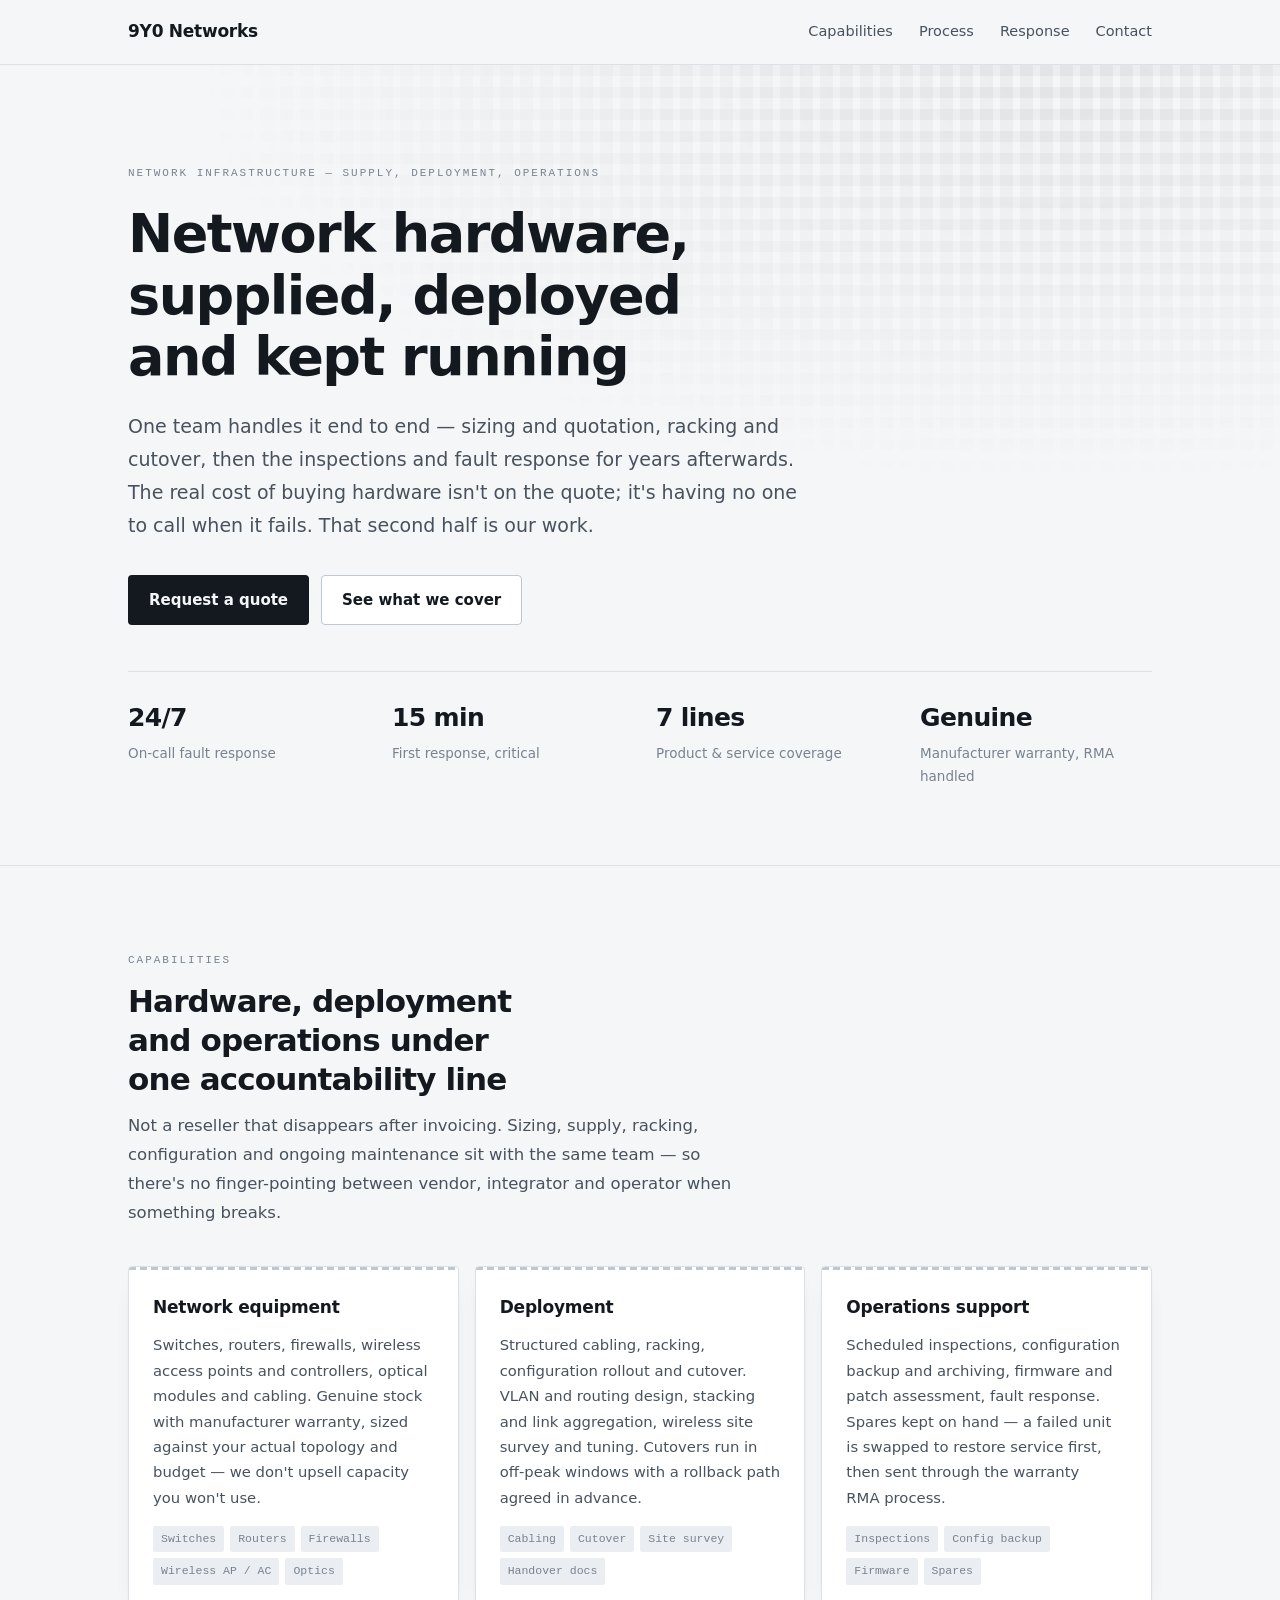
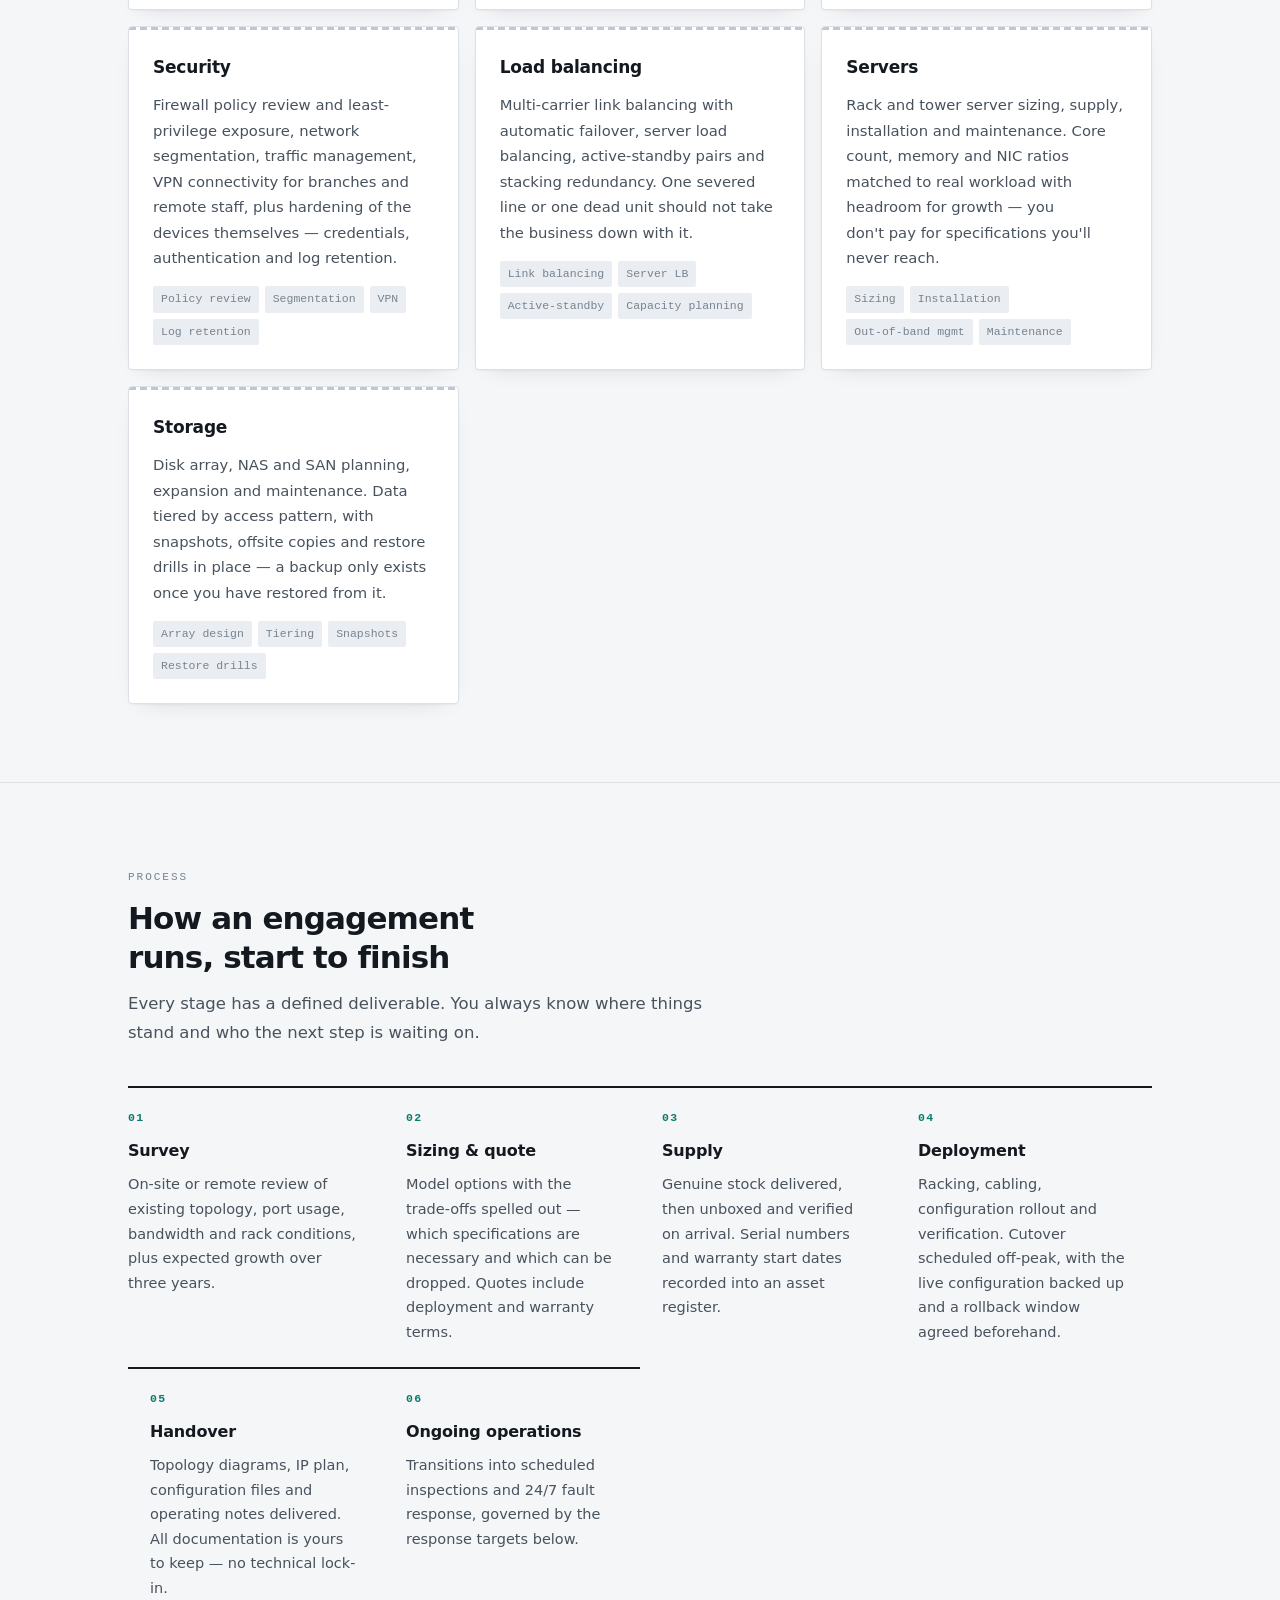
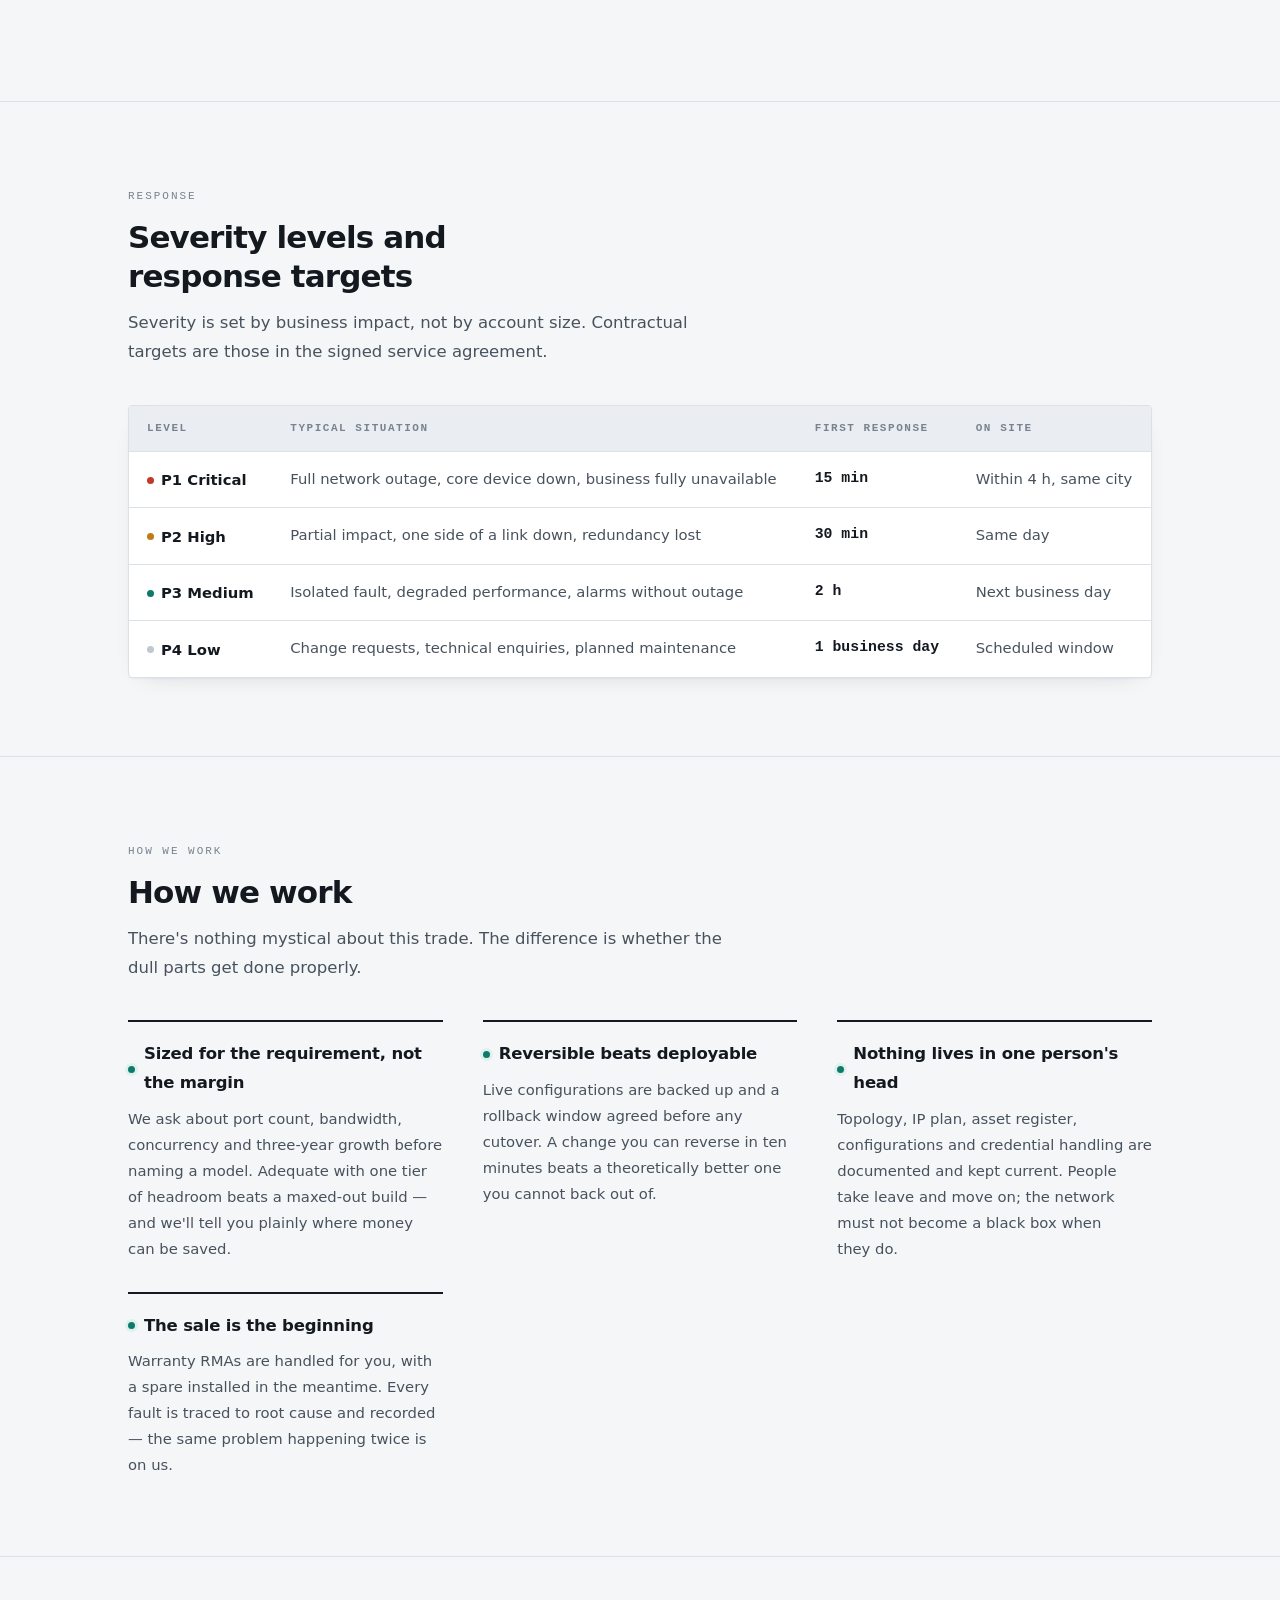
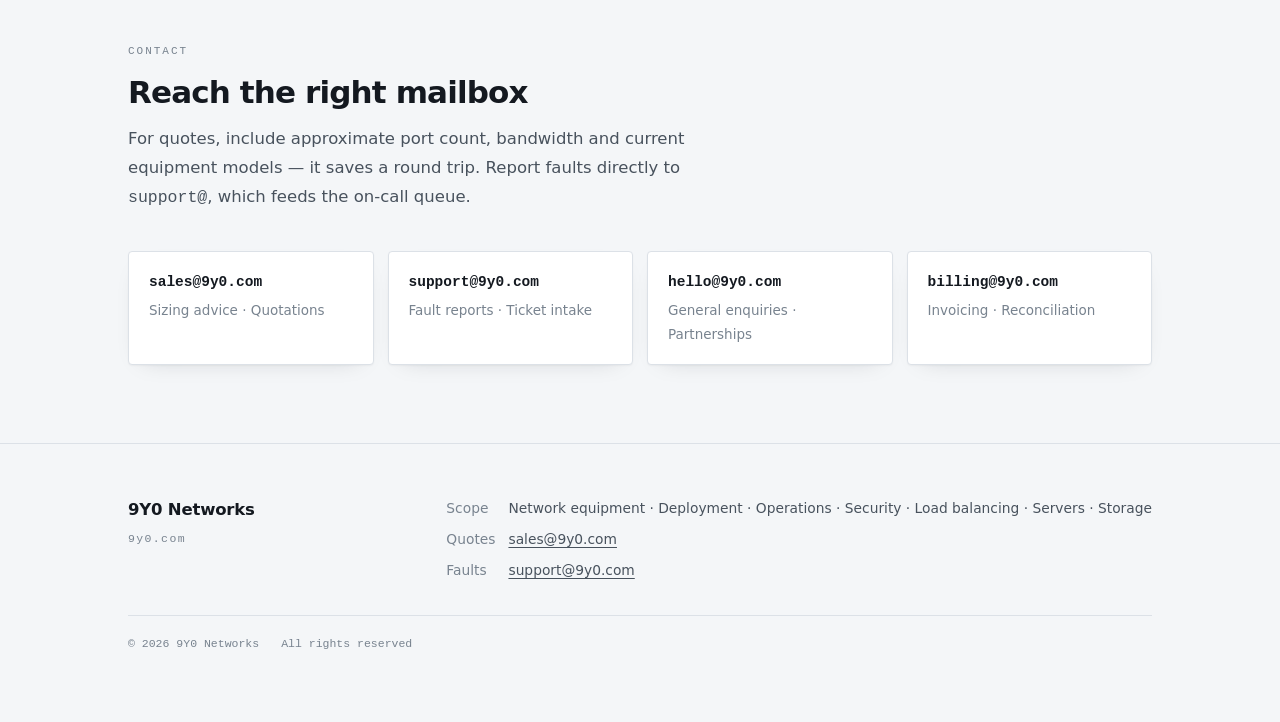
==== index.html @ b2ce8c63 "9Y0 Networks site" ====
<!DOCTYPE html>
<html lang="en">
<head>
<meta charset="utf-8">
<meta name="viewport" content="width=device-width, initial-scale=1">
<title>9Y0 Networks</title>
<meta name="description" content="9Y0 Networks — network equipment supply, deployment, operations support, security, load balancing, servers and storage.">
<meta name="theme-color" content="#f4f6f8" media="(prefers-color-scheme: light)">
<meta name="theme-color" content="#0e1216" media="(prefers-color-scheme: dark)">
<link rel="canonical" href="https://9y0.com/">
<link rel="alternate" hreflang="en" href="https://9y0.com/">
<link rel="alternate" hreflang="x-default" href="https://9y0.com/">
<meta property="og:type" content="website">
<meta property="og:site_name" content="9Y0 Networks">
<meta property="og:locale" content="en_US">
<meta property="og:title" content="9Y0 Networks">
<meta property="og:description" content="Network equipment · Deployment · Operations · Security · Load balancing · Servers · Storage">
<meta property="og:url" content="https://9y0.com/">
<link rel="icon" href="favicon.svg" type="image/svg+xml">
<link rel="stylesheet" href="assets/style.css">
</head>
<body>

<nav class="nav">
  <div class="wrap nav-in">
    <a class="brand" href="./">
      <span class="brand-mark">9Y0 Networks</span>
    </a>
    <div class="nav-links">
      <a href="#capabilities">Capabilities</a>
      <a href="#process">Process</a>
      <a href="#response">Response</a>
      <a href="#contact">Contact</a>
    </div>
  </div>
</nav>

<header class="hero">
  <div class="wrap">
    <span class="label">Network infrastructure &mdash; supply, deployment, operations</span>
    <h1>Network hardware, supplied, deployed and kept running</h1>
    <p class="standfirst">
      One team handles it end to end — sizing and quotation, racking and cutover,
      then the inspections and fault response for years afterwards. The real cost of
      buying hardware isn't on the quote; it's having no one to call when it fails.
      That second half is our work.
    </p>
    <div class="cta-row">
      <a class="btn btn-primary" href="mailto:sales@9y0.com">Request a quote</a>
      <a class="btn btn-ghost" href="#capabilities">See what we cover</a>
    </div>
    <div class="facts">
      <div><div class="fact-k">24/7</div><div class="fact-v">On-call fault response</div></div>
      <div><div class="fact-k">15 min</div><div class="fact-v">First response, critical</div></div>
      <div><div class="fact-k">7 lines</div><div class="fact-v">Product &amp; service coverage</div></div>
      <div><div class="fact-k">Genuine</div><div class="fact-v">Manufacturer warranty, RMA handled</div></div>
    </div>
  </div>
</header>

<main>

<section id="capabilities">
  <div class="wrap">
    <div class="sec-head">
      <span class="label">Capabilities</span>
      <h2>Hardware, deployment and operations under one accountability line</h2>
      <p>Not a reseller that disappears after invoicing. Sizing, supply, racking, configuration and ongoing maintenance sit with the same team — so there's no finger-pointing between vendor, integrator and operator when something breaks.</p>
    </div>
    <div class="grid-3">

      <article class="cap">
        <h3>Network equipment</h3>
        <p>Switches, routers, firewalls, wireless access points and controllers, optical modules and cabling. Genuine stock with manufacturer warranty, sized against your actual topology and budget — we don't upsell capacity you won't use.</p>
        <ul class="tags"><li>Switches</li><li>Routers</li><li>Firewalls</li><li>Wireless AP / AC</li><li>Optics</li></ul>
      </article>

      <article class="cap">
        <h3>Deployment</h3>
        <p>Structured cabling, racking, configuration rollout and cutover. VLAN and routing design, stacking and link aggregation, wireless site survey and tuning. Cutovers run in off-peak windows with a rollback path agreed in advance.</p>
        <ul class="tags"><li>Cabling</li><li>Cutover</li><li>Site survey</li><li>Handover docs</li></ul>
      </article>

      <article class="cap">
        <h3>Operations support</h3>
        <p>Scheduled inspections, configuration backup and archiving, firmware and patch assessment, fault response. Spares kept on hand — a failed unit is swapped to restore service first, then sent through the warranty RMA process.</p>
        <ul class="tags"><li>Inspections</li><li>Config backup</li><li>Firmware</li><li>Spares</li></ul>
      </article>

      <article class="cap">
        <h3>Security</h3>
        <p>Firewall policy review and least-privilege exposure, network segmentation, traffic management, VPN connectivity for branches and remote staff, plus hardening of the devices themselves — credentials, authentication and log retention.</p>
        <ul class="tags"><li>Policy review</li><li>Segmentation</li><li>VPN</li><li>Log retention</li></ul>
      </article>

      <article class="cap">
        <h3>Load balancing</h3>
        <p>Multi-carrier link balancing with automatic failover, server load balancing, active-standby pairs and stacking redundancy. One severed line or one dead unit should not take the business down with it.</p>
        <ul class="tags"><li>Link balancing</li><li>Server LB</li><li>Active-standby</li><li>Capacity planning</li></ul>
      </article>

      <article class="cap">
        <h3>Servers</h3>
        <p>Rack and tower server sizing, supply, installation and maintenance. Core count, memory and NIC ratios matched to real workload with headroom for growth — you don't pay for specifications you'll never reach.</p>
        <ul class="tags"><li>Sizing</li><li>Installation</li><li>Out-of-band mgmt</li><li>Maintenance</li></ul>
      </article>

      <article class="cap">
        <h3>Storage</h3>
        <p>Disk array, NAS and SAN planning, expansion and maintenance. Data tiered by access pattern, with snapshots, offsite copies and restore drills in place — a backup only exists once you have restored from it.</p>
        <ul class="tags"><li>Array design</li><li>Tiering</li><li>Snapshots</li><li>Restore drills</li></ul>
      </article>

    </div>
  </div>
</section>

<section id="process">
  <div class="wrap">
    <div class="sec-head">
      <span class="label">Process</span>
      <h2>How an engagement runs, start to finish</h2>
      <p>Every stage has a defined deliverable. You always know where things stand and who the next step is waiting on.</p>
    </div>
    <div class="steps">
      <div class="step">
        <span class="step-n">01</span>
        <h3>Survey</h3>
        <p>On-site or remote review of existing topology, port usage, bandwidth and rack conditions, plus expected growth over three years.</p>
      </div>
      <div class="step">
        <span class="step-n">02</span>
        <h3>Sizing &amp; quote</h3>
        <p>Model options with the trade-offs spelled out — which specifications are necessary and which can be dropped. Quotes include deployment and warranty terms.</p>
      </div>
      <div class="step">
        <span class="step-n">03</span>
        <h3>Supply</h3>
        <p>Genuine stock delivered, then unboxed and verified on arrival. Serial numbers and warranty start dates recorded into an asset register.</p>
      </div>
      <div class="step">
        <span class="step-n">04</span>
        <h3>Deployment</h3>
        <p>Racking, cabling, configuration rollout and verification. Cutover scheduled off-peak, with the live configuration backed up and a rollback window agreed beforehand.</p>
      </div>
      <div class="step">
        <span class="step-n">05</span>
        <h3>Handover</h3>
        <p>Topology diagrams, IP plan, configuration files and operating notes delivered. All documentation is yours to keep — no technical lock-in.</p>
      </div>
      <div class="step">
        <span class="step-n">06</span>
        <h3>Ongoing operations</h3>
        <p>Transitions into scheduled inspections and 24/7 fault response, governed by the response targets below.</p>
      </div>
    </div>
  </div>
</section>

<section id="response">
  <div class="wrap">
    <div class="sec-head">
      <span class="label">Response</span>
      <h2>Severity levels and response targets</h2>
      <p>Severity is set by business impact, not by account size. Contractual targets are those in the signed service agreement.</p>
    </div>
    <div class="table-scroll">
      <table>
        <thead>
          <tr><th>Level</th><th>Typical situation</th><th>First response</th><th>On site</th></tr>
        </thead>
        <tbody>
          <tr>
            <td><span class="sev sev-1">P1 Critical</span></td>
            <td>Full network outage, core device down, business fully unavailable</td>
            <td class="num">15 min</td>
            <td>Within 4 h, same city</td>
          </tr>
          <tr>
            <td><span class="sev sev-2">P2 High</span></td>
            <td>Partial impact, one side of a link down, redundancy lost</td>
            <td class="num">30 min</td>
            <td>Same day</td>
          </tr>
          <tr>
            <td><span class="sev sev-3">P3 Medium</span></td>
            <td>Isolated fault, degraded performance, alarms without outage</td>
            <td class="num">2 h</td>
            <td>Next business day</td>
          </tr>
          <tr>
            <td><span class="sev sev-4">P4 Low</span></td>
            <td>Change requests, technical enquiries, planned maintenance</td>
            <td class="num">1 business day</td>
            <td>Scheduled window</td>
          </tr>
        </tbody>
      </table>
    </div>
  </div>
</section>

<section id="principles">
  <div class="wrap">
    <div class="sec-head">
      <span class="label">How we work</span>
      <h2>How we work</h2>
      <p>There's nothing mystical about this trade. The difference is whether the dull parts get done properly.</p>
    </div>
    <div class="why">
      <div class="why-item">
        <h3>Sized for the requirement, not the margin</h3>
        <p>We ask about port count, bandwidth, concurrency and three-year growth before naming a model. Adequate with one tier of headroom beats a maxed-out build — and we'll tell you plainly where money can be saved.</p>
      </div>
      <div class="why-item">
        <h3>Reversible beats deployable</h3>
        <p>Live configurations are backed up and a rollback window agreed before any cutover. A change you can reverse in ten minutes beats a theoretically better one you cannot back out of.</p>
      </div>
      <div class="why-item">
        <h3>Nothing lives in one person's head</h3>
        <p>Topology, IP plan, asset register, configurations and credential handling are documented and kept current. People take leave and move on; the network must not become a black box when they do.</p>
      </div>
      <div class="why-item">
        <h3>The sale is the beginning</h3>
        <p>Warranty RMAs are handled for you, with a spare installed in the meantime. Every fault is traced to root cause and recorded — the same problem happening twice is on us.</p>
      </div>
    </div>
  </div>
</section>

<section id="contact">
  <div class="wrap">
    <div class="sec-head">
      <span class="label">Contact</span>
      <h2>Reach the right mailbox</h2>
      <p>For quotes, include approximate port count, bandwidth and current equipment models — it saves a round trip. Report faults directly to <code>support@</code>, which feeds the on-call queue.</p>
    </div>
    <div class="mails">
      <a class="mail" href="mailto:sales@9y0.com">
        <span class="mail-addr">sales@9y0.com</span>
        <span class="mail-use">Sizing advice · Quotations</span>
      </a>
      <a class="mail" href="mailto:support@9y0.com">
        <span class="mail-addr">support@9y0.com</span>
        <span class="mail-use">Fault reports · Ticket intake</span>
      </a>
      <a class="mail" href="mailto:hello@9y0.com">
        <span class="mail-addr">hello@9y0.com</span>
        <span class="mail-use">General enquiries · Partnerships</span>
      </a>
      <a class="mail" href="mailto:billing@9y0.com">
        <span class="mail-addr">billing@9y0.com</span>
        <span class="mail-use">Invoicing · Reconciliation</span>
      </a>
    </div>
  </div>
</section>

</main>

<footer>
  <div class="wrap">
    <div class="foot-top">
      <div>
        <div class="foot-name">9Y0 Networks</div>
        <div class="foot-en">9y0.com</div>
      </div>
      <div class="foot-facts">
        <div><span class="k">Scope</span>Network equipment · Deployment · Operations · Security · Load balancing · Servers · Storage</div>
        <div><span class="k">Quotes</span><a href="mailto:sales@9y0.com">sales@9y0.com</a></div>
        <div><span class="k">Faults</span><a href="mailto:support@9y0.com">support@9y0.com</a></div>
      </div>
    </div>
    <hr class="foot-rule">
    <div class="copy">
      <span>&copy; <span id="yr">2026</span> 9Y0 Networks</span>
      <span>All rights reserved</span>
    </div>
  </div>
</footer>

<script>document.getElementById('yr').textContent = new Date().getFullYear();</script>
</body>
</html>
---- assets/style.css ----
/* 9Y0 Networks — site styles
   Neutral grey-blue ground with a teal accent. */

:root {
  --ground:#f4f6f8;
  --surface:#ffffff;
  --surface-2:#eaeef2;
  --ink:#141920;
  --ink-2:#48525d;
  --ink-3:#78838f;
  --rule:#dce1e7;
  --rule-strong:#bfc7d0;
  --accent:#0d7a6a;
  --accent-soft:#e0f1ed;
  --accent-ink:#0a5f52;
  --shadow:0 1px 2px rgba(20,25,32,.04), 0 8px 24px -16px rgba(20,25,32,.22);
  --grid:rgba(20,25,32,.05);
}
@media (prefers-color-scheme: dark) {
  :root:not([data-theme="light"]) {
    --ground:#0e1216; --surface:#151a20; --surface-2:#1c232a;
    --ink:#e6ebf0; --ink-2:#a3aeba; --ink-3:#76818d;
    --rule:#272f38; --rule-strong:#39434e;
    --accent:#3fc6ad; --accent-soft:#0e2d29; --accent-ink:#5fd8c1;
    --shadow:0 1px 2px rgba(0,0,0,.4), 0 8px 24px -16px rgba(0,0,0,.8);
    --grid:rgba(230,235,240,.05);
  }
}
:root[data-theme="dark"] {
  --ground:#0e1216; --surface:#151a20; --surface-2:#1c232a;
  --ink:#e6ebf0; --ink-2:#a3aeba; --ink-3:#76818d;
  --rule:#272f38; --rule-strong:#39434e;
  --accent:#3fc6ad; --accent-soft:#0e2d29; --accent-ink:#5fd8c1;
  --shadow:0 1px 2px rgba(0,0,0,.4), 0 8px 24px -16px rgba(0,0,0,.8);
  --grid:rgba(230,235,240,.05);
}

*, *::before, *::after { box-sizing: border-box; }
html { -webkit-text-size-adjust: 100%; scroll-behavior: smooth; }
@media (prefers-reduced-motion: reduce) {
  html { scroll-behavior: auto; }
  *, *::before, *::after { animation-duration:.01ms !important; transition-duration:.01ms !important; }
}

body {
  margin: 0;
  background: var(--ground);
  color: var(--ink);
  font-family: "PingFang SC", "Hiragino Sans GB", "Microsoft YaHei", "Noto Sans SC",
               system-ui, -apple-system, "Segoe UI", Roboto, sans-serif;
  font-size: 16px; line-height: 1.75;
  -webkit-font-smoothing: antialiased; -moz-osx-font-smoothing: grayscale;
}
html[lang^="en"] body {
  font-family: system-ui, -apple-system, "Segoe UI", Roboto, Helvetica, Arial, sans-serif;
}
.mono, code {
  font-family: ui-monospace, "SFMono-Regular", "SF Mono", Menlo, Consolas,
               "Liberation Mono", monospace;
  font-variant-numeric: tabular-nums;
}
img, svg { max-width: 100%; }
a { color: inherit; text-underline-offset: 3px; }
:focus-visible { outline: 2px solid var(--accent); outline-offset: 3px; border-radius: 2px; }

.wrap { max-width: 1080px; margin: 0 auto; padding: 0 28px; }

.label {
  font-family: ui-monospace, Menlo, Consolas, monospace;
  font-size: 11px; font-weight: 500; letter-spacing: .18em;
  text-transform: uppercase; color: var(--ink-3);
}

/* ---------- nav ---------- */
.nav {
  position: sticky; top: 0; z-index: 30;
  background: color-mix(in srgb, var(--ground) 86%, transparent);
  backdrop-filter: saturate(160%) blur(12px);
  -webkit-backdrop-filter: saturate(160%) blur(12px);
  border-bottom: 1px solid var(--rule);
}
.nav-in { display: flex; align-items: center; gap: 30px; height: 64px; }
.brand { display: flex; align-items: center; text-decoration: none; }
.brand-mark { font-size: 17px; font-weight: 700; letter-spacing: -.015em; }
.nav-links { margin-left: auto; display: flex; align-items: center; gap: 26px; font-size: 14.5px; color: var(--ink-2); }
.nav-links a { text-decoration: none; }
.nav-links a:hover { color: var(--ink); }
.lang {
  font-family: ui-monospace, Menlo, Consolas, monospace;
  font-size: 12px; letter-spacing: .06em;
  padding: 5px 11px; border: 1px solid var(--rule-strong); border-radius: 3px;
  color: var(--ink-2); text-decoration: none; white-space: nowrap;
}
.lang:hover { border-color: var(--ink-3); color: var(--ink); }
@media (max-width: 760px) { .nav-links a:not(.lang) { display: none; } }

/* ---------- hero ---------- */
.hero { position: relative; overflow: hidden; padding: 92px 0 76px; border-bottom: 1px solid var(--rule); }
.hero::before {
  content: ""; position: absolute; inset: 0; pointer-events: none;
  background-image:
    linear-gradient(to right, var(--grid) 0 13px, transparent 13px 20px),
    linear-gradient(to bottom, var(--grid) 0 11px, transparent 11px 22px);
  background-size: 20px 22px;
  mask-image: radial-gradient(112% 82% at 84% 2%, #000 4%, transparent 64%);
  -webkit-mask-image: radial-gradient(112% 82% at 84% 2%, #000 4%, transparent 64%);
  opacity: .8;
}
.hero .wrap { position: relative; }
h1 {
  margin: 18px 0 0; font-size: clamp(32px, 5.4vw, 54px); font-weight: 700;
  letter-spacing: -.032em; line-height: 1.14; text-wrap: balance; max-width: 19ch;
}
html[lang^="en"] h1 { letter-spacing: -.028em; max-width: 17ch; }
.standfirst {
  margin: 22px 0 0; max-width: 56ch; font-size: clamp(16.5px, 2vw, 19px);
  color: var(--ink-2); text-wrap: pretty;
}
.cta-row { margin-top: 32px; display: flex; flex-wrap: wrap; gap: 12px; }
.btn {
  display: inline-flex; align-items: center; gap: 8px;
  padding: 11px 20px; border-radius: 4px; font-size: 15px; font-weight: 600;
  text-decoration: none; border: 1px solid transparent; transition: .15s ease;
}
.btn-primary { background: var(--ink); color: var(--ground); }
.btn-primary:hover { opacity: .88; }
.btn-ghost { border-color: var(--rule-strong); color: var(--ink); background: var(--surface); }
.btn-ghost:hover { border-color: var(--ink-3); }

.facts {
  margin-top: 46px; padding-top: 24px; border-top: 1px solid var(--rule);
  display: grid; grid-template-columns: repeat(auto-fit, minmax(150px, 1fr)); gap: 22px 32px;
}
.fact-k { font-size: clamp(20px, 2.6vw, 25px); font-weight: 700; letter-spacing: -.025em; font-variant-numeric: tabular-nums; }
.fact-v { font-size: 13.5px; color: var(--ink-3); margin-top: 2px; }

/* ---------- sections ---------- */
section { padding: 78px 0; border-bottom: 1px solid var(--rule); }
.sec-head { max-width: 60ch; margin-bottom: 38px; }
.sec-head h2 {
  margin: 10px 0 0; font-size: clamp(23px, 3.2vw, 31px); font-weight: 700;
  letter-spacing: -.028em; line-height: 1.26; text-wrap: balance;
}
.sec-head p { margin: 13px 0 0; color: var(--ink-2); font-size: 16.5px; text-wrap: pretty; }

/* ---------- capability cards ---------- */
.grid-3 { display: grid; grid-template-columns: repeat(auto-fit, minmax(272px, 1fr)); gap: 16px; }
.cap {
  position: relative; overflow: hidden;
  background: var(--surface); border: 1px solid var(--rule); border-radius: 4px;
  padding: 26px 24px 24px; box-shadow: var(--shadow);
  display: flex; flex-direction: column; gap: 10px;
  transition: border-color .16s ease;
}
.cap::before {
  content: ""; position: absolute; inset: 0 0 auto; height: 3px;
  background: repeating-linear-gradient(to right, var(--rule-strong) 0 7px, transparent 7px 11px);
  transition: background .18s ease;
}
.cap:hover { border-color: var(--rule-strong); }
.cap:hover::before { background: repeating-linear-gradient(to right, var(--accent) 0 7px, transparent 7px 11px); }
.cap h3 { margin: 0; font-size: 17px; font-weight: 650; letter-spacing: -.012em; }
.cap p { margin: 0; color: var(--ink-2); font-size: 14.8px; line-height: 1.72; text-wrap: pretty; }
.tags { margin: 6px 0 0; padding: 0; list-style: none; display: flex; flex-wrap: wrap; gap: 6px; }
.tags li {
  font-family: ui-monospace, Menlo, Consolas, monospace; font-size: 11.5px;
  color: var(--ink-3); background: var(--surface-2);
  border-radius: 2px; padding: 3px 8px;
}

/* ---------- process (a real sequence) ---------- */
.steps { display: grid; grid-template-columns: repeat(auto-fit, minmax(232px, 1fr)); gap: 0; }
.step { padding: 20px 22px 22px 0; border-top: 2px solid var(--ink); position: relative; }
.step + .step { padding-left: 22px; }
.step-n {
  font-family: ui-monospace, Menlo, Consolas, monospace; font-size: 11.5px;
  color: var(--accent); letter-spacing: .12em; font-weight: 600;
  display: block; margin-bottom: 9px;
}
.step h3 { margin: 0 0 7px; font-size: 16px; font-weight: 650; letter-spacing: -.01em; }
.step p { margin: 0; color: var(--ink-2); font-size: 14.5px; line-height: 1.7; }

/* ---------- table ---------- */
.table-scroll { overflow-x: auto; border: 1px solid var(--rule); border-radius: 4px; background: var(--surface); box-shadow: var(--shadow); }
table { width: 100%; border-collapse: collapse; font-size: 14.8px; min-width: 620px; }
thead th {
  text-align: left; padding: 13px 18px;
  font-family: ui-monospace, Menlo, Consolas, monospace;
  font-size: 11px; font-weight: 600; letter-spacing: .14em; text-transform: uppercase;
  color: var(--ink-3); background: var(--surface-2);
  border-bottom: 1px solid var(--rule);
  white-space: nowrap;
}
tbody td { padding: 14px 18px; border-bottom: 1px solid var(--rule); color: var(--ink-2); vertical-align: top; }
tbody tr:last-child td { border-bottom: 0; }
tbody td:first-child { color: var(--ink); font-weight: 600; white-space: nowrap; }
.num { font-family: ui-monospace, Menlo, Consolas, monospace; font-variant-numeric: tabular-nums; color: var(--ink); font-weight: 600; }
.sev { display: inline-flex; align-items: center; gap: 7px; }
.sev::before { content: ""; width: 7px; height: 7px; border-radius: 50%; background: var(--accent); flex: none; }
.sev-1::before { background: #c0392b; }
.sev-2::before { background: #c07a18; }
.sev-3::before { background: var(--accent); }
.sev-4::before { background: var(--rule-strong); }

/* ---------- principles ---------- */
.why { display: grid; grid-template-columns: repeat(auto-fit, minmax(258px, 1fr)); gap: 30px 40px; }
.why-item { border-top: 2px solid var(--ink); padding-top: 18px; }
.why-item h3 {
  margin: 0 0 8px; font-size: 16.5px; font-weight: 650; letter-spacing: -.012em;
  display: flex; align-items: center; gap: 9px;
}
.why-item h3::before {
  content: ""; width: 7px; height: 7px; border-radius: 50%; flex: none;
  background: var(--accent); box-shadow: 0 0 0 3px var(--accent-soft);
}
.why-item p { margin: 0; color: var(--ink-2); font-size: 14.8px; text-wrap: pretty; }

/* ---------- contact ---------- */
.mails { display: grid; grid-template-columns: repeat(auto-fit, minmax(238px, 1fr)); gap: 14px; }
.mail {
  display: flex; flex-direction: column; gap: 4px; text-decoration: none;
  background: var(--surface); border: 1px solid var(--rule); border-radius: 4px;
  padding: 18px 20px; box-shadow: var(--shadow); transition: .15s ease;
}
.mail:hover { border-color: var(--accent); }
.mail-addr {
  font-family: ui-monospace, Menlo, Consolas, monospace;
  font-size: 14.5px; font-weight: 600; color: var(--ink); overflow-wrap: anywhere;
}
.mail-use { font-size: 13.5px; color: var(--ink-3); }

/* ---------- footer ---------- */
footer { padding: 52px 0 68px; }
.foot-top { display: flex; flex-wrap: wrap; gap: 30px 56px; align-items: flex-start; }
.foot-name { font-weight: 700; font-size: 16.5px; letter-spacing: -.012em; }
.foot-en {
  font-family: ui-monospace, Menlo, Consolas, monospace;
  font-size: 11.5px; color: var(--ink-3); margin-top: 4px; letter-spacing: .12em;
}
.foot-facts { margin-left: auto; display: grid; gap: 7px; font-size: 13.8px; color: var(--ink-2); }
.foot-facts .k { color: var(--ink-3); display: inline-block; min-width: 4.5em; }
.foot-rule { margin: 32px 0 18px; border: 0; border-top: 1px solid var(--rule); }
.copy {
  font-family: ui-monospace, Menlo, Consolas, monospace;
  font-size: 11.5px; color: var(--ink-3);
  display: flex; flex-wrap: wrap; gap: 6px 22px;
}
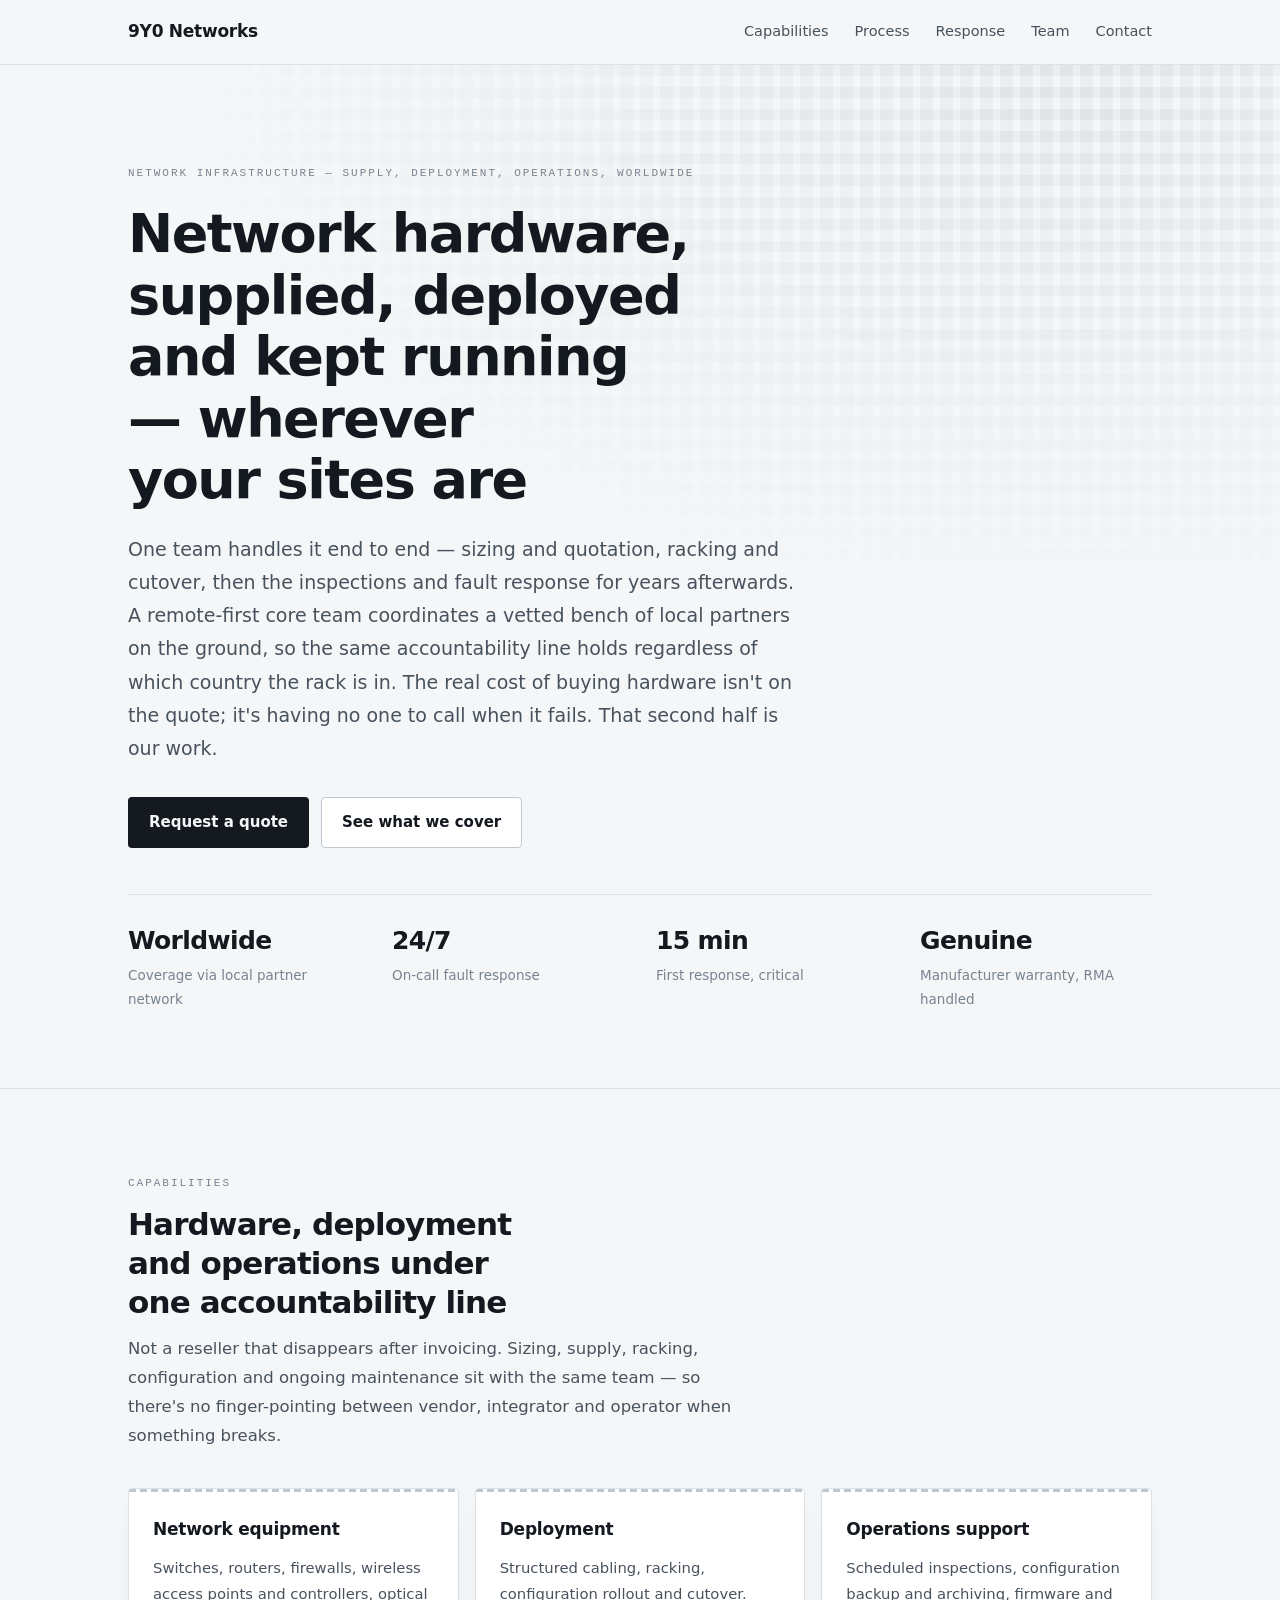
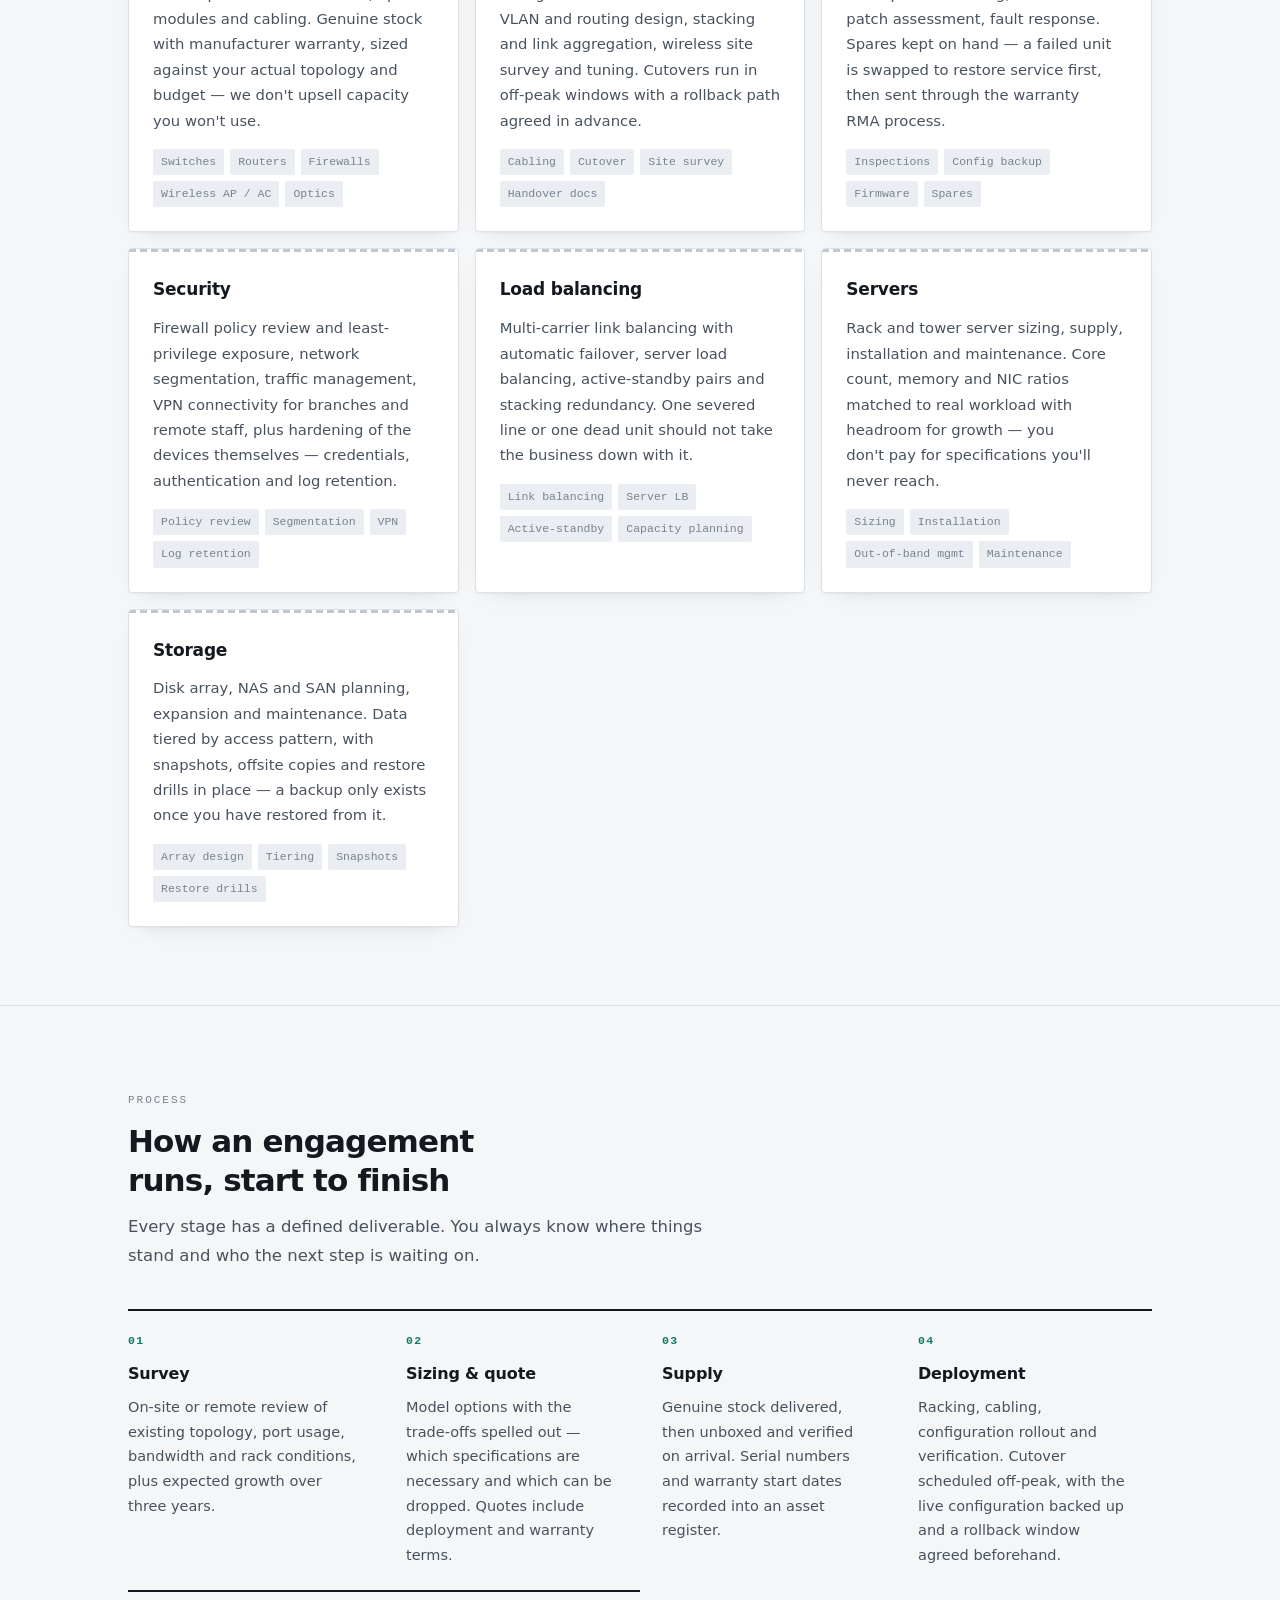
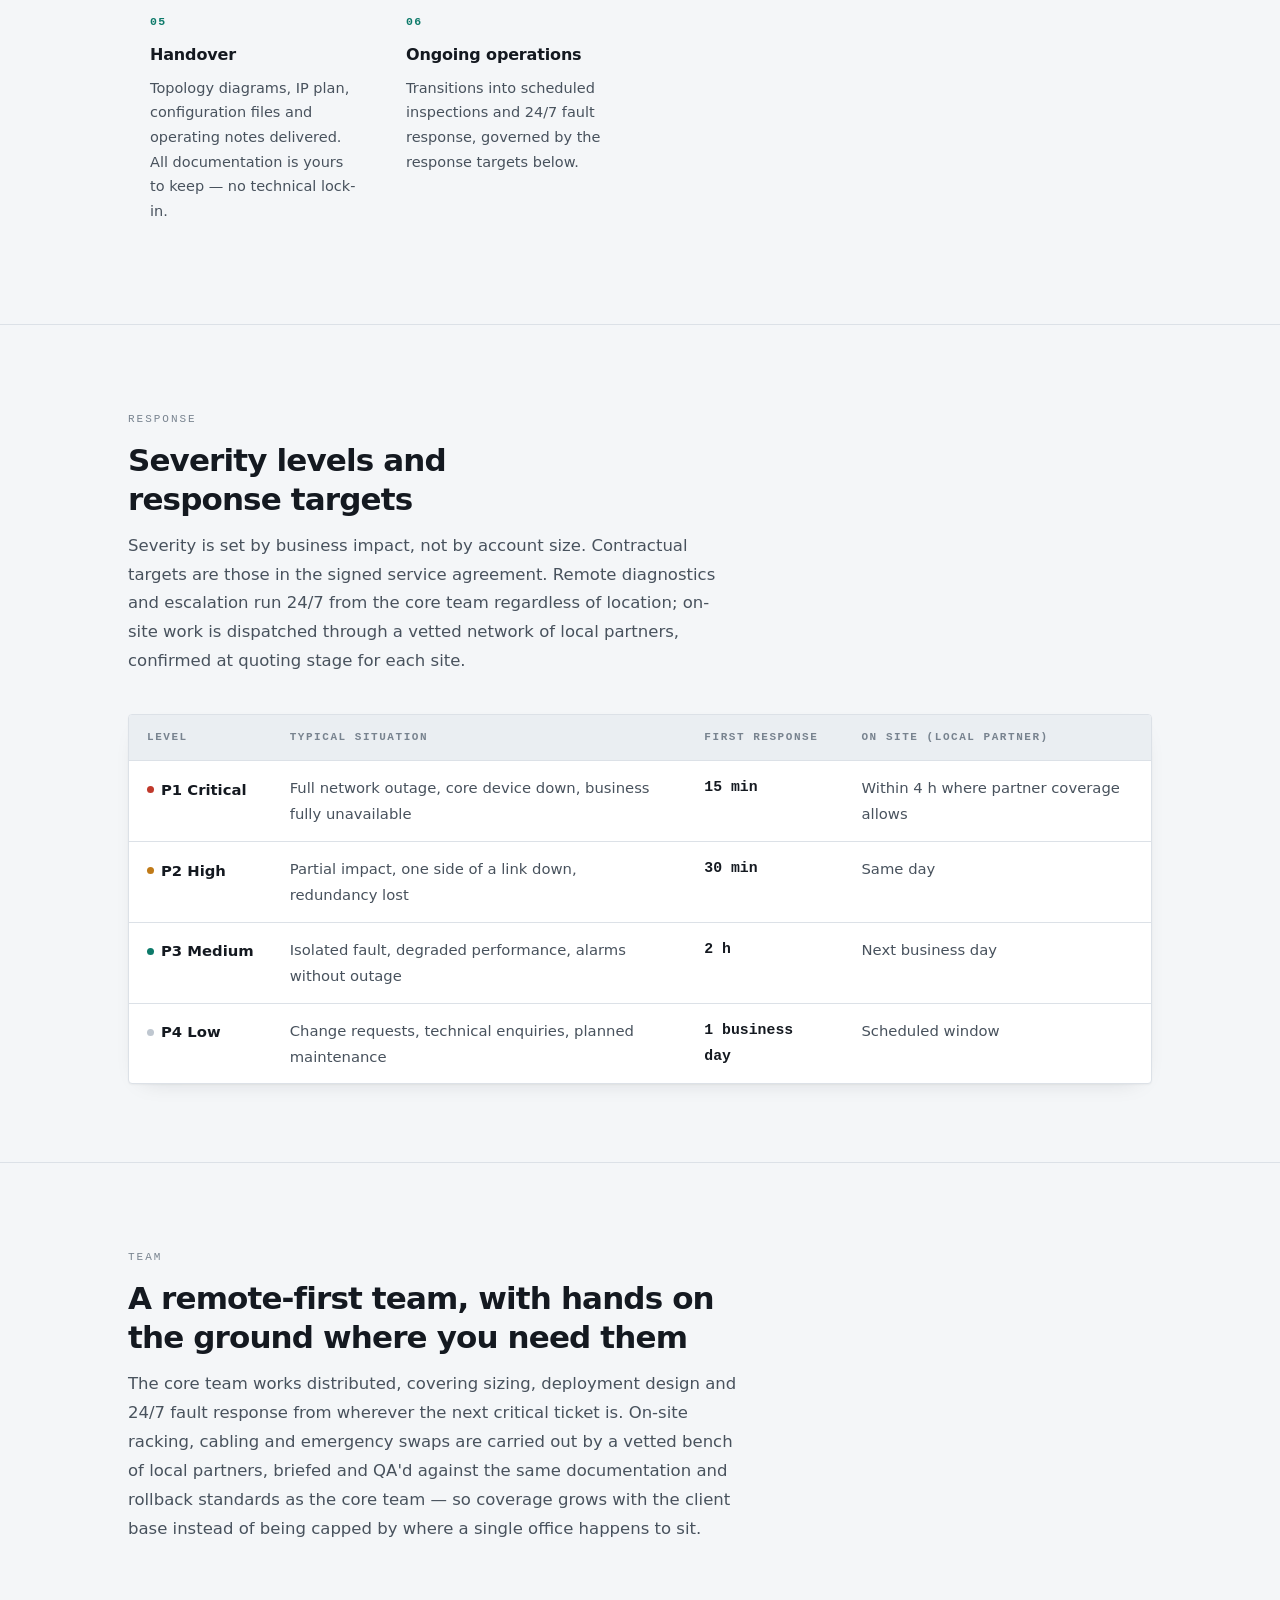
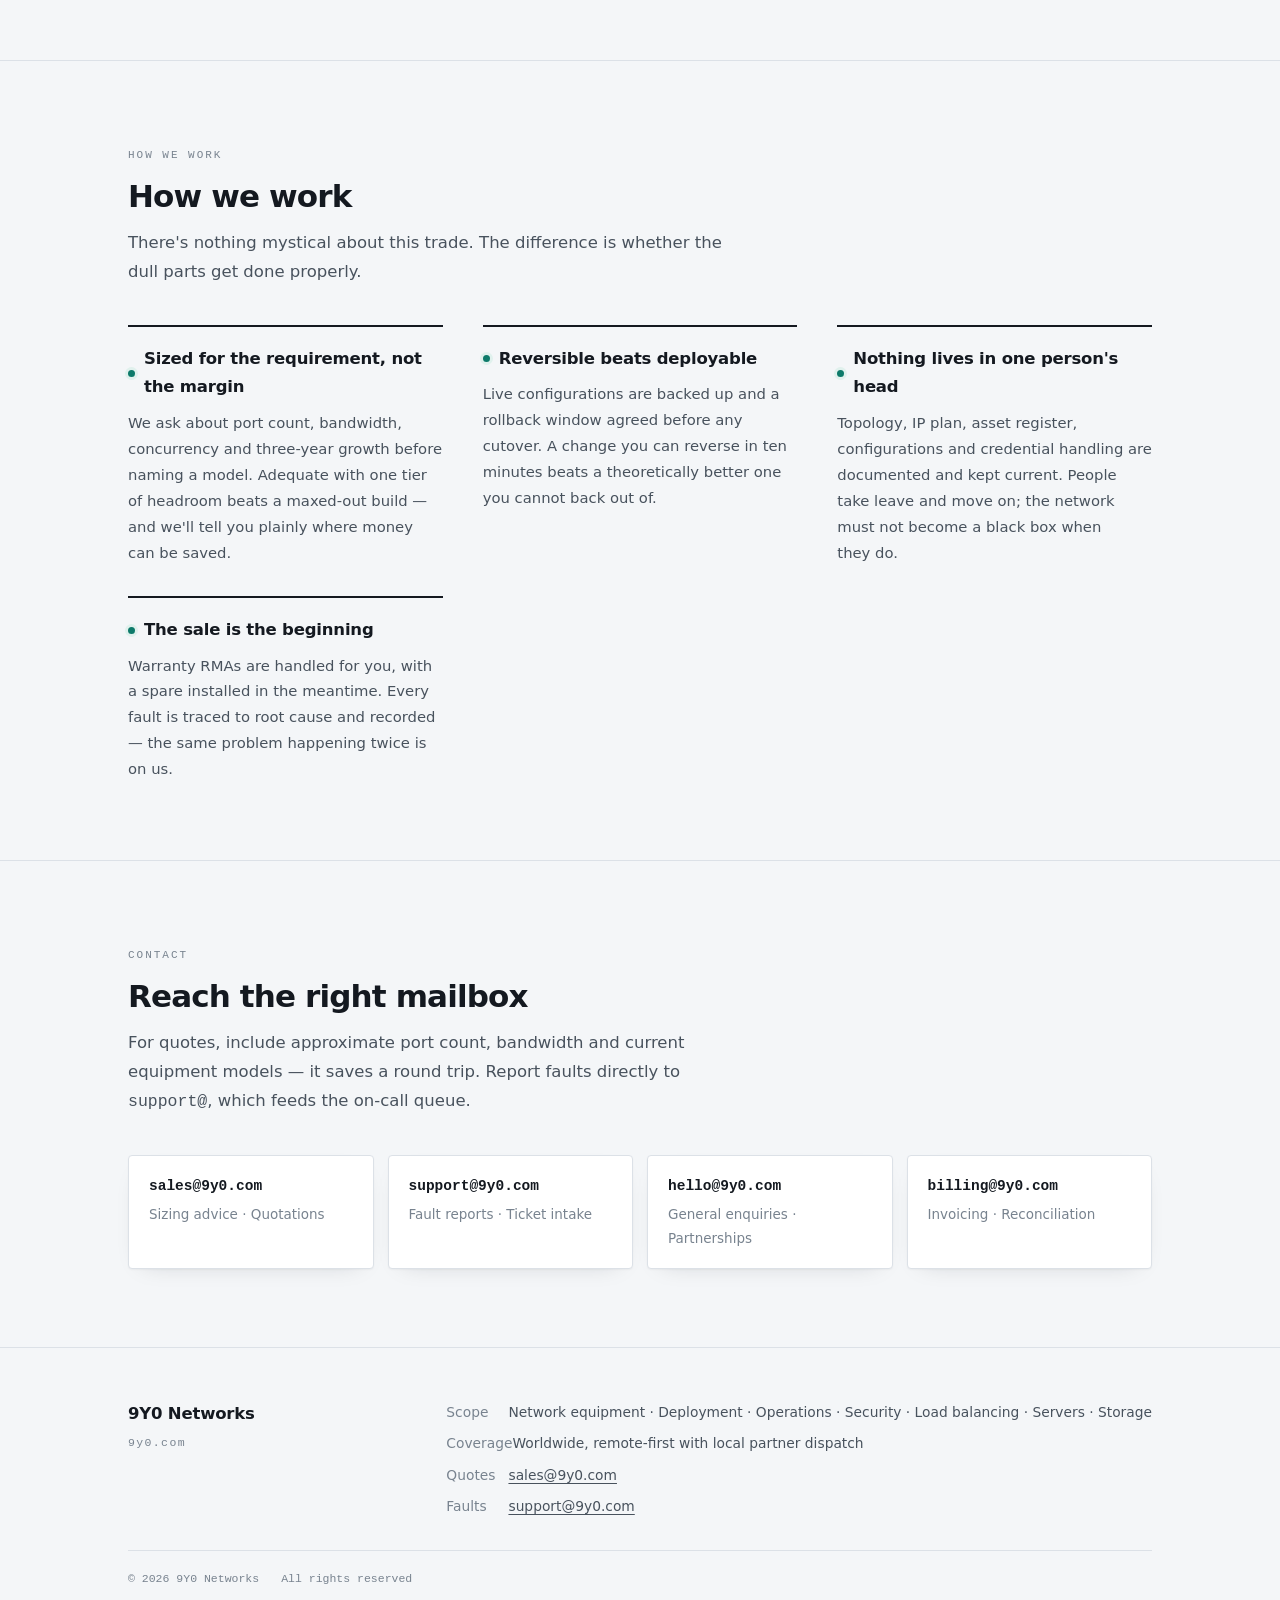
==== commit 4986509f: "Position as worldwide remote-first service, add team section, Google site verification - Rework hero" ====
--- a/index.html
+++ b/index.html
@@ -4,7 +4,7 @@
 <meta charset="utf-8">
 <meta name="viewport" content="width=device-width, initial-scale=1">
 <title>9Y0 Networks</title>
-<meta name="description" content="9Y0 Networks — network equipment supply, deployment, operations support, security, load balancing, servers and storage.">
+<meta name="description" content="9Y0 Networks — network equipment supply, deployment and operations support for clients worldwide, delivered by a remote-first team with vetted local partners on the ground.">
 <meta name="theme-color" content="#f4f6f8" media="(prefers-color-scheme: light)">
 <meta name="theme-color" content="#0e1216" media="(prefers-color-scheme: dark)">
 <link rel="canonical" href="https://9y0.com/">
@@ -14,10 +14,22 @@
 <meta property="og:site_name" content="9Y0 Networks">
 <meta property="og:locale" content="en_US">
 <meta property="og:title" content="9Y0 Networks">
-<meta property="og:description" content="Network equipment · Deployment · Operations · Security · Load balancing · Servers · Storage">
+<meta property="og:description" content="Network equipment · Deployment · Operations · Security · Load balancing · Servers · Storage — worldwide, remote-first">
 <meta property="og:url" content="https://9y0.com/">
 <link rel="icon" href="favicon.svg" type="image/svg+xml">
 <link rel="stylesheet" href="assets/style.css">
+<script type="application/ld+json">
+{
+  "@context": "https://schema.org",
+  "@type": "Organization",
+  "name": "9Y0 Networks",
+  "url": "https://9y0.com/",
+  "logo": "https://9y0.com/favicon.svg",
+  "email": "hello@9y0.com",
+  "description": "Network equipment supply, deployment and operations support for clients worldwide, delivered by a remote-first team with vetted local partners on the ground.",
+  "areaServed": "Worldwide"
+}
+</script>
 </head>
 <body>
 
@@ -30,6 +42,7 @@
       <a href="#capabilities">Capabilities</a>
       <a href="#process">Process</a>
       <a href="#response">Response</a>
+      <a href="#team">Team</a>
       <a href="#contact">Contact</a>
     </div>
   </div>
@@ -37,22 +50,24 @@
 
 <header class="hero">
   <div class="wrap">
-    <span class="label">Network infrastructure &mdash; supply, deployment, operations</span>
-    <h1>Network hardware, supplied, deployed and kept running</h1>
+    <span class="label">Network infrastructure &mdash; supply, deployment, operations, worldwide</span>
+    <h1>Network hardware, supplied, deployed and kept running — wherever your sites are</h1>
     <p class="standfirst">
       One team handles it end to end — sizing and quotation, racking and cutover,
-      then the inspections and fault response for years afterwards. The real cost of
-      buying hardware isn't on the quote; it's having no one to call when it fails.
-      That second half is our work.
+      then the inspections and fault response for years afterwards. A remote-first
+      core team coordinates a vetted bench of local partners on the ground, so the
+      same accountability line holds regardless of which country the rack is in.
+      The real cost of buying hardware isn't on the quote; it's having no one to
+      call when it fails. That second half is our work.
     </p>
     <div class="cta-row">
       <a class="btn btn-primary" href="mailto:sales@9y0.com">Request a quote</a>
       <a class="btn btn-ghost" href="#capabilities">See what we cover</a>
     </div>
     <div class="facts">
+      <div><div class="fact-k">Worldwide</div><div class="fact-v">Coverage via local partner network</div></div>
       <div><div class="fact-k">24/7</div><div class="fact-v">On-call fault response</div></div>
       <div><div class="fact-k">15 min</div><div class="fact-v">First response, critical</div></div>
-      <div><div class="fact-k">7 lines</div><div class="fact-v">Product &amp; service coverage</div></div>
       <div><div class="fact-k">Genuine</div><div class="fact-v">Manufacturer warranty, RMA handled</div></div>
     </div>
   </div>
@@ -162,19 +177,19 @@
     <div class="sec-head">
       <span class="label">Response</span>
       <h2>Severity levels and response targets</h2>
-      <p>Severity is set by business impact, not by account size. Contractual targets are those in the signed service agreement.</p>
+      <p>Severity is set by business impact, not by account size. Contractual targets are those in the signed service agreement. Remote diagnostics and escalation run 24/7 from the core team regardless of location; on-site work is dispatched through a vetted network of local partners, confirmed at quoting stage for each site.</p>
     </div>
     <div class="table-scroll">
       <table>
         <thead>
-          <tr><th>Level</th><th>Typical situation</th><th>First response</th><th>On site</th></tr>
+          <tr><th>Level</th><th>Typical situation</th><th>First response</th><th>On site (local partner)</th></tr>
         </thead>
         <tbody>
           <tr>
             <td><span class="sev sev-1">P1 Critical</span></td>
             <td>Full network outage, core device down, business fully unavailable</td>
             <td class="num">15 min</td>
-            <td>Within 4 h, same city</td>
+            <td>Within 4 h where partner coverage allows</td>
           </tr>
           <tr>
             <td><span class="sev sev-2">P2 High</span></td>
@@ -200,6 +215,16 @@
   </div>
 </section>
 
+<section id="team">
+  <div class="wrap">
+    <div class="sec-head">
+      <span class="label">Team</span>
+      <h2>A remote-first team, with hands on the ground where you need them</h2>
+      <p>The core team works distributed, covering sizing, deployment design and 24/7 fault response from wherever the next critical ticket is. On-site racking, cabling and emergency swaps are carried out by a vetted bench of local partners, briefed and QA'd against the same documentation and rollback standards as the core team — so coverage grows with the client base instead of being capped by where a single office happens to sit.</p>
+    </div>
+  </div>
+</section>
+
 <section id="principles">
   <div class="wrap">
     <div class="sec-head">
@@ -267,6 +292,7 @@
       </div>
       <div class="foot-facts">
         <div><span class="k">Scope</span>Network equipment · Deployment · Operations · Security · Load balancing · Servers · Storage</div>
+        <div><span class="k">Coverage</span>Worldwide, remote-first with local partner dispatch</div>
         <div><span class="k">Quotes</span><a href="mailto:sales@9y0.com">sales@9y0.com</a></div>
         <div><span class="k">Faults</span><a href="mailto:support@9y0.com">support@9y0.com</a></div>
       </div>
